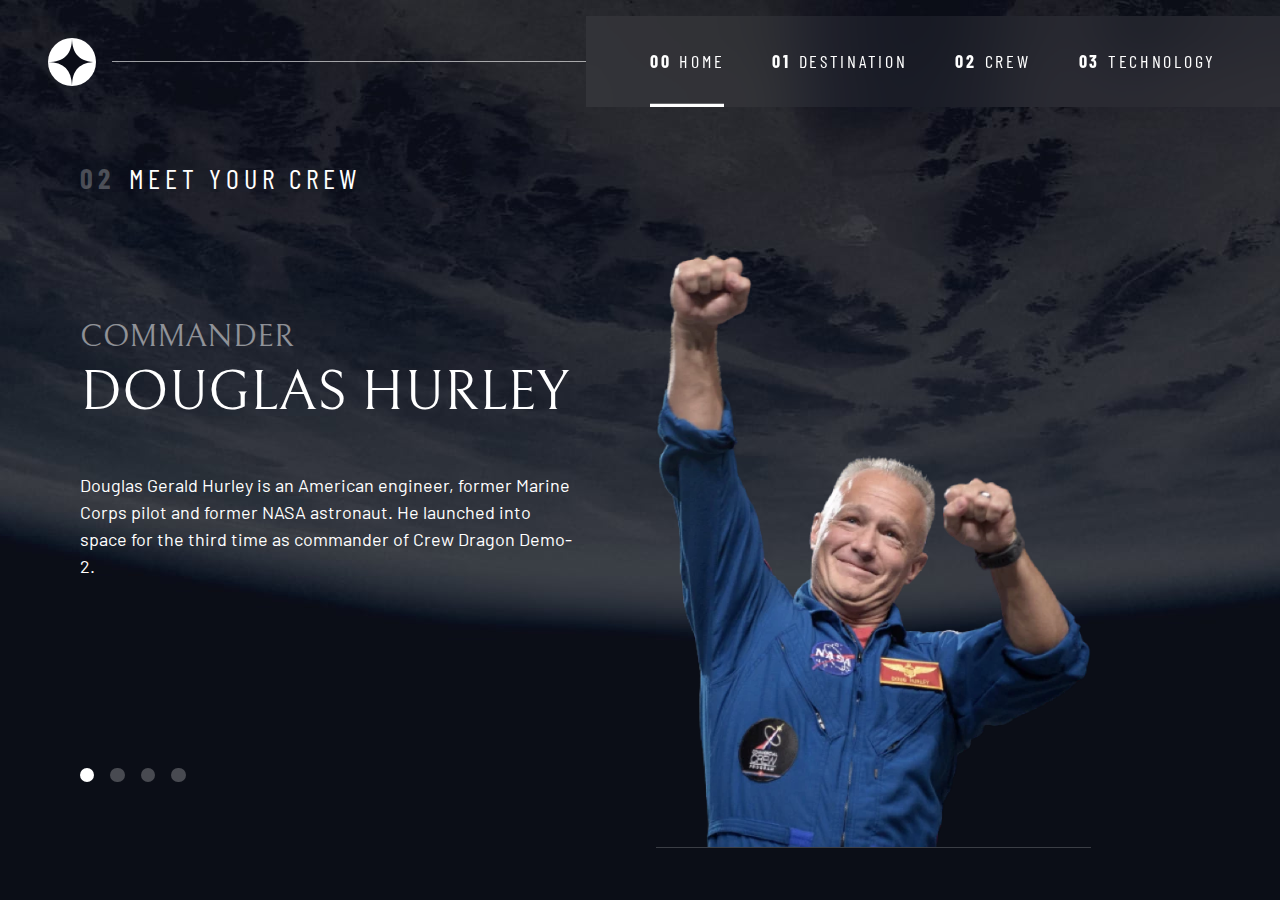
==== crew.html @ d6b21b91 "completete navigation destination and crew pages" ====
<!DOCTYPE html>
<html lang="en">
  <head>
    <meta charset="UTF-8" />
    <meta http-equiv="X-UA-Compatible" content="IE=edge" />
    <meta name="viewport" content="width=device-width, initial-scale=1.0" />
    <link rel="stylesheet" href="./css/styles.css" />

    <!-- Google fonts -->
    <link rel="preconnect" href="https://fonts.googleapis.com" />
    <link rel="preconnect" href="https://fonts.gstatic.com" crossorigin />
    <link
      href="https://fonts.googleapis.com/css2?family=Barlow+Condensed:wght@400;700&family=Bellefair&family=Barlow:wght@400;700&display=swap"
      rel="stylesheet"
    />
    <!-- Custom Styling -->
    <link rel="stylesheet" href="./css/styles.css" />
    <title>Space Tourism Website</title>
  </head>
  <body class="crew">
    <a href="#crew" class="skip-to-content">Skip to Content</a>
    <header class="primary-header flex">
      <div>
        <img
          src="./assets/shared/logo.svg"
          alt="space tourism logo"
          class="logo"
        />
      </div>
      <button class="mobile-nav-toggle" aria-controls="primary-navigation">
        <span class="sr-only" aria-expanded="false">Menu</span>
      </button>
      <nav>
        <ul
          id="primary-navigation"
          class="primary-navigation hide-navigation underline-indicators flex"
          data-visible="false"
        >
          <li class="active">
            <a
              class="ff-sans-cond uppercase text-white letter-spacing-2"
              href="#"
              ><span aria-hidden="true">00</span>Home
            </a>
          </li>
          <li>
            <a
              class="ff-sans-cond uppercase text-white letter-spacing-2"
              href="#"
              ><span aria-hidden="true">01</span>Destination
            </a>
          </li>
          <li>
            <a
              class="ff-sans-cond uppercase text-white letter-spacing-2"
              href="#"
              ><span aria-hidden="true">02</span>Crew
            </a>
          </li>
          <li>
            <a
              class="ff-sans-cond uppercase text-white letter-spacing-2"
              href="#"
              ><span aria-hidden="true">03</span>Technology
            </a>
          </li>
        </ul>
      </nav>
    </header>

    <main id="crew" class="grid-container grid-container--crew flow">
      <h1 class="numbered-title">
        <span aria-hidden="true">02</span>Meet your crew
      </h1>
      <picture>
        <source
          srcset="./assets/crew/image-douglas-hurley.webp"
          type="image/webp"
        />
        <img src="./assets/crew/image-douglas-hurley.png" alt="The Moon" />
      </picture>
      <div class="dot-indicators flex">
        <button aria-selected="true" class="active">
          <span class="sr-only">The commander</span>
        </button>
        <button aria-selected="false" class="bg-accent">
          <span class="sr-only">The mission specialist</span>
        </button>
        <button aria-selected="false">
          <span class="sr-only">The pilot</span>
        </button>
        <button aria-selected="false">
          <span class="sr-only">The crew engineer</span>
        </button>
      </div>
      <article class="crew-info flow">
        <header class="flow flow--space-small">
          <h2 class="fs-600 ff-serif uppercase">Commander</h2>
          <p class="fs-700 ff-serif uppercase">Douglas Hurley</p>
        </header>
        <p>
          Douglas Gerald Hurley is an American engineer, former Marine Corps
          pilot and former NASA astronaut. He launched into space for the third
          time as commander of Crew Dragon Demo-2.
        </p>
      </article>
    </main>
    <script src="index.js"></script>
  </body>
</html>
---- css/styles.css ----
/* ------------------- */
/* Custom Properties   */
/* ------------------- */

:root {
  /* colors */
  --clr-dark: 230, 35%, 7%;
  --clr-accent: 231, 77%, 90%;
  --clr-white: 0, 0%, 100%;

  /* font-sizes*/
  --fs-900: clamp(5rem, 8vw + 1rem, 9.375rem);
  --fs-800: 3.5rem;
  --fs-700: 1.5rem;
  --fs-600: 1rem;
  --fs-500: 1rem;
  --fs-400: 0.9375rem;
  --fs-300: 1rem;
  --fs-200: 0.875rem;

  /* font-families */
  --ff-serif: "Bellefair", serif;
  --ff-sans-cond: "Barlow Condensed", sans-serif;
  --ff-sans-normal: "Barlow", sans-serif;
}

@media (min-width: 35em) {
  :root {
    /* font-sizes */
    --fs-800: 5rem;
    --fs-700: 2.5rem;
    --fs-600: 1.5rem;
    --fs-500: 1.25rem;
    --fs-400: 1rem;
  }
}

@media (min-width: 45em) {
  :root {
    /* font-sizes */
    --fs-800: 6.25rem;
    --fs-700: 3.5rem;
    --fs-600: 2rem;
    --fs-500: 1.75rem;
    --fs-400: 1.125rem;
  }
}
/* ------------------- */
/* Reset               */
/* ------------------- */

/* Box sizing */

*,
*::before,
*::after {
  box-sizing: border-box;
}

/* Reset margins */

body,
h1,
h2,
h3,
h4,
h5,
p,
figure,
picture {
  margin: 0;
}

h1,
h2,
h3,
h4,
h5,
h6,
p {
  font-weight: 400;
}

/*  set up the body */
body {
  font-family: var(--ff-sans-normal);
  font-size: var(--fs-400);
  background-color: hsl(var(--clr-dark));
  color: hsl(var(--clr-white));
  line-height: 1.5;
  min-height: 100vh;

  display: grid;
  grid-template-rows: min-content 1fr;

  overflow-x: hidden;
}

/* make images easier to work with */
img,
picture {
  max-width: 100%;
  display: block;
}

/* make form elements easire to work with */
input,
button,
textarea,
select {
  font: inherit;
}

/* remove animations for people who've turned them off */
@media (prefers-reduced-motion: reduce) {
  *,
  *::before,
  *::after {
    animation-duration: 0.01ms !important;
    animation-iteration-count: 1 !important;
    transition-duration: 0.01ms !important;
    scroll-behavior: auto !important;
  }
}

/* ------------------- */
/* Utility classes     */
/* ------------------- */

.flex {
  display: flex;
  gap: var(--gap, 1rem);
}

.flow > *:not(:first-child) {
  margin-top: var(--flow-space, 1rem);
  /* outline: 1px solid red; */
}
.flow--space-small {
  --flow-space: 0.5rem;
}

.grid {
  display: grid;
  gap: var(--gap, 1rem);
}

.d-block {
  display: block;
}

/* Kevin's updated version of a container */
.container {
  padding-inline: 2em;
  margin-inline: auto;
  max-width: 80rem;
}

/* 
my version of a container utility class
.container {
  width: 90%;
  max-width: 1400px;
  margin: 0 auto;
} */

/* 

Screen reader only 
Give extra content for elements that would make since
to a person with vision
example: a button with no text
*/
.sr-only {
  position: absolute;
  width: 1px;
  height: 1px;
  padding: 0;
  margin: -1px;
  overflow: hidden;
  clip: rect(0, 0, 0, 0);
  white-space: nowrap; /* added line */
  border: 0;
}

/* colors */

.bg-dark {
  background-color: hsl(var(--clr-dark));
}

.bg-accent {
  background-color: hsl(var(--clr-accent));
}

.bg-white {
  background-color: hsl(var(--clr-white));
}

.text-dark {
  color: hsl(var(--clr-dark));
}

.text-accent {
  color: hsl(var(--clr-accent));
}

.text-white {
  color: hsl(var(--clr-white));
}

/* typography */

.ff-serif {
  font-family: var(--ff-serif);
}
.ff-sans-cond {
  font-family: var(--ff-sans-cond);
}
.ff-sans-normal {
  font-family: var(--ff-sans-normal);
}

.letter-spacing-1 {
  letter-spacing: 4.75px;
}
.letter-spacing-2 {
  letter-spacing: 2.7px;
}
.letter-spacing-3 {
  letter-spacing: 2.35px;
}

.uppercase {
  text-transform: uppercase;
}

.text-center {
  text-align: center;
}

.fs-900 {
  font-size: var(--fs-900);
}
.fs-800 {
  font-size: var(--fs-800);
}
.fs-700 {
  font-size: var(--fs-700);
}
.fs-600 {
  font-size: var(--fs-600);
}
.fs-500 {
  font-size: var(--fs-500);
}
.fs-400 {
  font-size: var(--fs-400);
}
.fs-300 {
  font-size: var(--fs-300);
}
.fs-200 {
  font-size: var(--fs-200);
}

.fs-900,
.fs-800,
.fs-700,
.fs-600 {
  line-height: 1.1;
}

.numbered-title {
  font-family: var(--ff-sans-cond);
  font-size: var(--fs-500);
  text-transform: uppercase;
  letter-spacing: 4.75px;
}

.numbered-title span {
  margin-right: 0.5em;
  font-weight: 700;
  color: hsl(var(--clr-white), 0.25);
}

.hide,
.hidden {
  display: none;
}

/* ------------------- */
/* Components          */
/* ------------------- */

/* 
my version of styling the link visually into a button
.large-button {
  --length: 251px;

  display: flex;
  justify-content: center;
  align-items: center;
  padding: 1rem;
  border-radius: 50%;
  width: var(--length);
  height: var(--length);
  text-decoration: none;
} */

.skip-to-content {
  position: absolute;
  text-decoration: none;
  background: hsl(var(--clr-white));
  color: hsl(var(--clr-dark));
  padding: 0.5em 1em;
  transform: translateY(-100%);
  transition: transform 250ms ease-in-out;
}

.skip-to-content:focus {
  transform: translateY(0);
}

.column {
  flex-direction: column;
  align-items: center;
  justify-content: center;
}

.centered {
  display: flex;
  align-items: center;
  justify-content: center;
}

.large-button {
  font-size: 2rem;
  position: relative;
  display: inline-grid;
  place-items: center;
  padding: 0 2em;
  border-radius: 50%;
  aspect-ratio: 1; /* short hand for  1 / 1  width for width / height*/
  text-decoration: none;
  /* box-shadow: 0px 0px 0px 0px hsl(var(--clr-white), 0.2); */
  /* transition: all 200ms ease-in-out; */
}

.large-button::after {
  content: "";
  position: absolute;
  z-index: -1;
  width: 100%;
  height: 100%;
  border-radius: 50%;
  box-shadow: 0px 0px 0px 14px hsl(var(--clr-white), 0.2);
  opacity: 0;
  transition: all 200ms ease-in-out;
}
.large-button:hover::after,
.large-button:focus::after {
  box-shadow: 0px 0px 2px 34px hsl(var(--clr-white), 0.2);
  opacity: 1;
}

/* primary-header */

.primary-header {
  align-items: center;
  justify-content: space-between;
}

.logo {
  margin: 1.5rem clamp(1.5rem, 5vw, 3rem);
}

.primary-navigation {
  --gap: clamp(1.5rem, 5vw, 3rem);
  --underline-gap: 2rem;
  background-color: hsl(var(--clr-dark), 0.65);
  list-style: none;
  margin: 0;
  padding: 0;
}

.mobile-nav-toggle {
  display: none;
}

.primary-navigation a {
  text-decoration: none;
}

.primary-navigation a > span {
  font-weight: 700;
  margin-right: 0.5rem;
}

@supports (backdrop-filter: blur(2rem)) {
  .primary-navigation {
    background-color: hsl(var(--clr-white), 0.05);
    backdrop-filter: blur(2rem);
  }
}

@media (max-width: 35rem) {
  .primary-navigation {
    --underline-gap: 0.5rem;
    position: fixed;
    z-index: 1000;
    inset: 0 0 0 30%;
    list-style: none;
    margin: 0;
    padding: min(20rem, 15vh) 2rem;
    flex-direction: column;
    transform: translateX(100%);
    transition: all 250ms ease-in;
  }

  .primary-navigation[data-visible="true"] {
    transform: translateX(0%);
  }

  .mobile-nav-toggle {
    display: block;
    position: absolute;
    z-index: 2000;
    right: 1rem;
    top: 2rem;
    background-color: transparent;
    background-image: url(../assets/shared/icon-hamburger.svg);
    background-repeat: no-repeat;
    width: 1.5rem;
    aspect-ratio: 1;
    border: 0;
  }

  .mobile-nav-toggle[aria-expanded="true"] {
    background-image: url(../assets/shared/icon-close.svg);
  }

  .mobile-nav-toggle:focus-visible {
    outline: 5px solid white;
    outline-offset: 5px;
  }

  .primary-navigation.underline-indicators > .active,
  .primary-navigation.underline-indicators > [aria-selected="true"] {
    color: hsl(var(--clr-white), 1);
    box-shadow: 0px 0px 0px 0px hsl(var(--clr-white)) inset;
  }

  .primary-navigation.underline-indicators > *:hover,
  .primary-navigation.underline-indicators > *:focus {
    box-shadow: 0px 0px 0px 0px hsl(var(--clr-white), 0.5) inset;
  }
}

@media (min-width: 45em) {
  .primary-navigation {
    padding-inline: clamp(2.6rem, 5vw, 7rem);
  }
}

@media (min-width: 35em) and (max-width: 44.999em) {
  .primary-navigation a > span {
    display: none;
  }
  .primary-navigation {
    padding-inline: 3rem;
  }
}

@media (min-width: 45em) {
  .primary-header::after {
    content: "";
    display: block;
    position: relative;
    height: 1px;
    width: 100%;
    margin-right: -40px;
    background: hsl(var(--clr-white), 0.6);
  }
  .primary-header nav {
    order: 2;
  }
  .primary-navigation {
    margin-block: 1rem;
  }
}

.underline-indicators > * {
  cursor: pointer;
  padding: var(--underline-gap, 1rem) 0;
  border: 0;
  background-color: transparent;
}

.underline-indicators > .active,
.underline-indicators > [aria-selected="true"] {
  color: hsl(var(--clr-white), 1);
  box-shadow: 0px -0.2rem 0px 0px hsl(var(--clr-white)) inset;
}

.underline-indicators > *:hover,
.underline-indicators > *:focus {
  box-shadow: 0px -0.2rem 0px 0px hsl(var(--clr-white), 0.5) inset;
}

.tab-list {
  --gap: 2rem;
}

.dot-indicators > * {
  cursor: pointer;
  aspect-ratio: 1;
  border-radius: 50%;
  border: none;
  padding: 0.4em;
  background-color: hsl(var(--clr-white), 0.25);
}

.dot-indicators > *:hover,
.dot-indicators > *:focus {
  background-color: hsl(var(--clr-white), 0.5);
}

.dot-indicators > [aria-selected="true"] {
  background-color: hsl(var(--clr-white), 1);
}

.number-indicators > * {
  --length: 3em;
  aspect-ratio: 1;
  width: var(--length);
  height: var(--length);
  background-color: var(--clr-dark);
  color: var(--clr-white);
  border-radius: 50%;
  border: 1px solid hsl(var(--clr-white), 0.25);
}

.number-indicators > *:hover,
.number-indicators > *:focus {
  border-color: hsl(var(--clr-white), 1);
}

.number-indicators > [aria-selected="true"] {
  background-color: hsl(var(--clr-white), 1);
  color: hsl(var(--clr-dark));
}

/* ------------------------- */
/* Page specific background  */
/* ------------------------- */

body {
  background-size: cover;
  background-position: bottom center;
}

/* Home */
.home {
  background-image: url(../assets/home/background-home-mobile.jpg);
}

@media (min-width: 35em) {
  .home {
    background-position: center center;
    background-image: url(../assets/home/background-home-tablet.jpg);
  }
}
@media (min-width: 45em) {
  .home {
    background-image: url(../assets/home/background-home-desktop.jpg);
  }
}

/* Destination */
.destination {
  background-image: url(../assets/destination/background-destination-mobile.jpg);
}
@media (min-width: 35em) {
  .destination {
    background-position: center center;
    background-image: url(../assets/destination/background-destination-tablet.jpg);
  }
}
@media (min-width: 45em) {
  .destination {
    background-image: url(../assets/destination/background-destination-desktop.jpg);
  }
}

/* Crew */
.crew {
  background-image: url(../assets/crew/background-crew-mobile.jpg);
}
@media (min-width: 35em) {
  .crew {
    background-position: center center;
    background-image: url(../assets/crew/background-crew-tablet.jpg);
  }
}
@media (min-width: 45em) {
  .crew {
    background-image: url(../assets/crew/background-crew-desktop.jpg);
  }
}

/* --------- */
/* Layout    */
/* --------- */

.grid-container {
  display: grid;
  text-align: center;
  place-items: center;
  padding-inline: 1rem;
  padding-bottom: 3rem;
}

.grid-container p:not([class]) {
  max-width: 50ch;
}

.numbered-title {
  grid-area: title;
}

/* destination  */

.grid-container--destination {
  --flow-space: 2rem;
  grid-template-areas:
    "title"
    "image"
    "tabs"
    "content";
}

.grid-container--destination > picture {
  grid-area: image;
  max-width: 60%;
}

.grid-container--destination > .tab-list {
  grid-area: tabs;
}

.grid-container--destination > .destination-info {
  grid-area: content;
}

.destination-meta {
  flex-direction: column;
  border-top: 1px solid hsl(var(--clr-white), 0.2);
  margin-top: 2.5rem;
  padding-top: 2.5rem;
}

.destination-meta p {
  font-size: 1.75rem;
}

/* Crew */

.grid-container--crew {
  --flow-space: 3rem;
  grid-template-areas:
    "title"
    "image"
    "dots"
    "content";
}

.grid-container--crew > picture {
  grid-area: image;
  max-width: 80%;
  border-bottom: 1px solid hsl(var(--clr-white), 0.2);
}

.grid-container--crew > .dot-indicators {
  grid-area: dots;
}

.grid-container--crew > .crew-info {
  grid-area: content;
}

.crew-info h2 {
  opacity: 0.5;
}

@media (min-width: 35em) and (max-width: 44.999em) {
  .grid-container--crew {
    grid-template-areas:
      "title"
      "content"
      "dots"
      "image";
  }
}

@media (min-width: 35em) {
  .numbered-title {
    justify-self: start;
    margin-top: 2rem;
  }

  .destination-meta {
    --gap: 7rem;
    flex-direction: row;
    justify-content: center;
  }
}

@media (min-width: 45em) {
  .grid-container {
    grid-template-columns:
      minmax(2rem, 1fr)
      repeat(2, minmax(0, 40rem))
      minmax(2rem, 1fr);
    column-gap: var(--container-gap, 2rem);
    text-align: left;
  }
  .grid-container--home > *:first-child {
    grid-column: 2;
    /* outline: 1px solid red; */
  }

  .grid-container--home > *:last-child {
    grid-column: 3;
    /* outline: 1px solid yellow; */
  }

  .grid-container--home {
    padding-bottom: max(6rem, 20vh);
    align-items: end;
  }

  .grid-container--destination {
    justify-items: start;
    grid-template-areas:
      ". title title ."
      ". image tabs ."
      ". image content .";
  }

  .destination-meta {
    --gap: min(6vw, 6rem);
    justify-content: flex-start;
  }

  .grid-container--destination > picture {
    max-width: 90%;
  }

  .grid-container--crew {
    justify-items: start;
    grid-template-areas:
      ". title title ."
      ". content image ."
      ". dots image .";
  }
}
---- css/styles.css ----
/* ------------------- */
/* Custom Properties   */
/* ------------------- */

:root {
  /* colors */
  --clr-dark: 230, 35%, 7%;
  --clr-accent: 231, 77%, 90%;
  --clr-white: 0, 0%, 100%;

  /* font-sizes*/
  --fs-900: clamp(5rem, 8vw + 1rem, 9.375rem);
  --fs-800: 3.5rem;
  --fs-700: 1.5rem;
  --fs-600: 1rem;
  --fs-500: 1rem;
  --fs-400: 0.9375rem;
  --fs-300: 1rem;
  --fs-200: 0.875rem;

  /* font-families */
  --ff-serif: "Bellefair", serif;
  --ff-sans-cond: "Barlow Condensed", sans-serif;
  --ff-sans-normal: "Barlow", sans-serif;
}

@media (min-width: 35em) {
  :root {
    /* font-sizes */
    --fs-800: 5rem;
    --fs-700: 2.5rem;
    --fs-600: 1.5rem;
    --fs-500: 1.25rem;
    --fs-400: 1rem;
  }
}

@media (min-width: 45em) {
  :root {
    /* font-sizes */
    --fs-800: 6.25rem;
    --fs-700: 3.5rem;
    --fs-600: 2rem;
    --fs-500: 1.75rem;
    --fs-400: 1.125rem;
  }
}
/* ------------------- */
/* Reset               */
/* ------------------- */

/* Box sizing */

*,
*::before,
*::after {
  box-sizing: border-box;
}

/* Reset margins */

body,
h1,
h2,
h3,
h4,
h5,
p,
figure,
picture {
  margin: 0;
}

h1,
h2,
h3,
h4,
h5,
h6,
p {
  font-weight: 400;
}

/*  set up the body */
body {
  font-family: var(--ff-sans-normal);
  font-size: var(--fs-400);
  background-color: hsl(var(--clr-dark));
  color: hsl(var(--clr-white));
  line-height: 1.5;
  min-height: 100vh;

  display: grid;
  grid-template-rows: min-content 1fr;

  overflow-x: hidden;
}

/* make images easier to work with */
img,
picture {
  max-width: 100%;
  display: block;
}

/* make form elements easire to work with */
input,
button,
textarea,
select {
  font: inherit;
}

/* remove animations for people who've turned them off */
@media (prefers-reduced-motion: reduce) {
  *,
  *::before,
  *::after {
    animation-duration: 0.01ms !important;
    animation-iteration-count: 1 !important;
    transition-duration: 0.01ms !important;
    scroll-behavior: auto !important;
  }
}

/* ------------------- */
/* Utility classes     */
/* ------------------- */

.flex {
  display: flex;
  gap: var(--gap, 1rem);
}

.flow > *:not(:first-child) {
  margin-top: var(--flow-space, 1rem);
  /* outline: 1px solid red; */
}
.flow--space-small {
  --flow-space: 0.5rem;
}

.grid {
  display: grid;
  gap: var(--gap, 1rem);
}

.d-block {
  display: block;
}

/* Kevin's updated version of a container */
.container {
  padding-inline: 2em;
  margin-inline: auto;
  max-width: 80rem;
}

/* 
my version of a container utility class
.container {
  width: 90%;
  max-width: 1400px;
  margin: 0 auto;
} */

/* 

Screen reader only 
Give extra content for elements that would make since
to a person with vision
example: a button with no text
*/
.sr-only {
  position: absolute;
  width: 1px;
  height: 1px;
  padding: 0;
  margin: -1px;
  overflow: hidden;
  clip: rect(0, 0, 0, 0);
  white-space: nowrap; /* added line */
  border: 0;
}

/* colors */

.bg-dark {
  background-color: hsl(var(--clr-dark));
}

.bg-accent {
  background-color: hsl(var(--clr-accent));
}

.bg-white {
  background-color: hsl(var(--clr-white));
}

.text-dark {
  color: hsl(var(--clr-dark));
}

.text-accent {
  color: hsl(var(--clr-accent));
}

.text-white {
  color: hsl(var(--clr-white));
}

/* typography */

.ff-serif {
  font-family: var(--ff-serif);
}
.ff-sans-cond {
  font-family: var(--ff-sans-cond);
}
.ff-sans-normal {
  font-family: var(--ff-sans-normal);
}

.letter-spacing-1 {
  letter-spacing: 4.75px;
}
.letter-spacing-2 {
  letter-spacing: 2.7px;
}
.letter-spacing-3 {
  letter-spacing: 2.35px;
}

.uppercase {
  text-transform: uppercase;
}

.text-center {
  text-align: center;
}

.fs-900 {
  font-size: var(--fs-900);
}
.fs-800 {
  font-size: var(--fs-800);
}
.fs-700 {
  font-size: var(--fs-700);
}
.fs-600 {
  font-size: var(--fs-600);
}
.fs-500 {
  font-size: var(--fs-500);
}
.fs-400 {
  font-size: var(--fs-400);
}
.fs-300 {
  font-size: var(--fs-300);
}
.fs-200 {
  font-size: var(--fs-200);
}

.fs-900,
.fs-800,
.fs-700,
.fs-600 {
  line-height: 1.1;
}

.numbered-title {
  font-family: var(--ff-sans-cond);
  font-size: var(--fs-500);
  text-transform: uppercase;
  letter-spacing: 4.75px;
}

.numbered-title span {
  margin-right: 0.5em;
  font-weight: 700;
  color: hsl(var(--clr-white), 0.25);
}

.hide,
.hidden {
  display: none;
}

/* ------------------- */
/* Components          */
/* ------------------- */

/* 
my version of styling the link visually into a button
.large-button {
  --length: 251px;

  display: flex;
  justify-content: center;
  align-items: center;
  padding: 1rem;
  border-radius: 50%;
  width: var(--length);
  height: var(--length);
  text-decoration: none;
} */

.skip-to-content {
  position: absolute;
  text-decoration: none;
  background: hsl(var(--clr-white));
  color: hsl(var(--clr-dark));
  padding: 0.5em 1em;
  transform: translateY(-100%);
  transition: transform 250ms ease-in-out;
}

.skip-to-content:focus {
  transform: translateY(0);
}

.column {
  flex-direction: column;
  align-items: center;
  justify-content: center;
}

.centered {
  display: flex;
  align-items: center;
  justify-content: center;
}

.large-button {
  font-size: 2rem;
  position: relative;
  display: inline-grid;
  place-items: center;
  padding: 0 2em;
  border-radius: 50%;
  aspect-ratio: 1; /* short hand for  1 / 1  width for width / height*/
  text-decoration: none;
  /* box-shadow: 0px 0px 0px 0px hsl(var(--clr-white), 0.2); */
  /* transition: all 200ms ease-in-out; */
}

.large-button::after {
  content: "";
  position: absolute;
  z-index: -1;
  width: 100%;
  height: 100%;
  border-radius: 50%;
  box-shadow: 0px 0px 0px 14px hsl(var(--clr-white), 0.2);
  opacity: 0;
  transition: all 200ms ease-in-out;
}
.large-button:hover::after,
.large-button:focus::after {
  box-shadow: 0px 0px 2px 34px hsl(var(--clr-white), 0.2);
  opacity: 1;
}

/* primary-header */

.primary-header {
  align-items: center;
  justify-content: space-between;
}

.logo {
  margin: 1.5rem clamp(1.5rem, 5vw, 3rem);
}

.primary-navigation {
  --gap: clamp(1.5rem, 5vw, 3rem);
  --underline-gap: 2rem;
  background-color: hsl(var(--clr-dark), 0.65);
  list-style: none;
  margin: 0;
  padding: 0;
}

.mobile-nav-toggle {
  display: none;
}

.primary-navigation a {
  text-decoration: none;
}

.primary-navigation a > span {
  font-weight: 700;
  margin-right: 0.5rem;
}

@supports (backdrop-filter: blur(2rem)) {
  .primary-navigation {
    background-color: hsl(var(--clr-white), 0.05);
    backdrop-filter: blur(2rem);
  }
}

@media (max-width: 35rem) {
  .primary-navigation {
    --underline-gap: 0.5rem;
    position: fixed;
    z-index: 1000;
    inset: 0 0 0 30%;
    list-style: none;
    margin: 0;
    padding: min(20rem, 15vh) 2rem;
    flex-direction: column;
    transform: translateX(100%);
    transition: all 250ms ease-in;
  }

  .primary-navigation[data-visible="true"] {
    transform: translateX(0%);
  }

  .mobile-nav-toggle {
    display: block;
    position: absolute;
    z-index: 2000;
    right: 1rem;
    top: 2rem;
    background-color: transparent;
    background-image: url(../assets/shared/icon-hamburger.svg);
    background-repeat: no-repeat;
    width: 1.5rem;
    aspect-ratio: 1;
    border: 0;
  }

  .mobile-nav-toggle[aria-expanded="true"] {
    background-image: url(../assets/shared/icon-close.svg);
  }

  .mobile-nav-toggle:focus-visible {
    outline: 5px solid white;
    outline-offset: 5px;
  }

  .primary-navigation.underline-indicators > .active,
  .primary-navigation.underline-indicators > [aria-selected="true"] {
    color: hsl(var(--clr-white), 1);
    box-shadow: 0px 0px 0px 0px hsl(var(--clr-white)) inset;
  }

  .primary-navigation.underline-indicators > *:hover,
  .primary-navigation.underline-indicators > *:focus {
    box-shadow: 0px 0px 0px 0px hsl(var(--clr-white), 0.5) inset;
  }
}

@media (min-width: 45em) {
  .primary-navigation {
    padding-inline: clamp(2.6rem, 5vw, 7rem);
  }
}

@media (min-width: 35em) and (max-width: 44.999em) {
  .primary-navigation a > span {
    display: none;
  }
  .primary-navigation {
    padding-inline: 3rem;
  }
}

@media (min-width: 45em) {
  .primary-header::after {
    content: "";
    display: block;
    position: relative;
    height: 1px;
    width: 100%;
    margin-right: -40px;
    background: hsl(var(--clr-white), 0.6);
  }
  .primary-header nav {
    order: 2;
  }
  .primary-navigation {
    margin-block: 1rem;
  }
}

.underline-indicators > * {
  cursor: pointer;
  padding: var(--underline-gap, 1rem) 0;
  border: 0;
  background-color: transparent;
}

.underline-indicators > .active,
.underline-indicators > [aria-selected="true"] {
  color: hsl(var(--clr-white), 1);
  box-shadow: 0px -0.2rem 0px 0px hsl(var(--clr-white)) inset;
}

.underline-indicators > *:hover,
.underline-indicators > *:focus {
  box-shadow: 0px -0.2rem 0px 0px hsl(var(--clr-white), 0.5) inset;
}

.tab-list {
  --gap: 2rem;
}

.dot-indicators > * {
  cursor: pointer;
  aspect-ratio: 1;
  border-radius: 50%;
  border: none;
  padding: 0.4em;
  background-color: hsl(var(--clr-white), 0.25);
}

.dot-indicators > *:hover,
.dot-indicators > *:focus {
  background-color: hsl(var(--clr-white), 0.5);
}

.dot-indicators > [aria-selected="true"] {
  background-color: hsl(var(--clr-white), 1);
}

.number-indicators > * {
  --length: 3em;
  aspect-ratio: 1;
  width: var(--length);
  height: var(--length);
  background-color: var(--clr-dark);
  color: var(--clr-white);
  border-radius: 50%;
  border: 1px solid hsl(var(--clr-white), 0.25);
}

.number-indicators > *:hover,
.number-indicators > *:focus {
  border-color: hsl(var(--clr-white), 1);
}

.number-indicators > [aria-selected="true"] {
  background-color: hsl(var(--clr-white), 1);
  color: hsl(var(--clr-dark));
}

/* ------------------------- */
/* Page specific background  */
/* ------------------------- */

body {
  background-size: cover;
  background-position: bottom center;
}

/* Home */
.home {
  background-image: url(../assets/home/background-home-mobile.jpg);
}

@media (min-width: 35em) {
  .home {
    background-position: center center;
    background-image: url(../assets/home/background-home-tablet.jpg);
  }
}
@media (min-width: 45em) {
  .home {
    background-image: url(../assets/home/background-home-desktop.jpg);
  }
}

/* Destination */
.destination {
  background-image: url(../assets/destination/background-destination-mobile.jpg);
}
@media (min-width: 35em) {
  .destination {
    background-position: center center;
    background-image: url(../assets/destination/background-destination-tablet.jpg);
  }
}
@media (min-width: 45em) {
  .destination {
    background-image: url(../assets/destination/background-destination-desktop.jpg);
  }
}

/* Crew */
.crew {
  background-image: url(../assets/crew/background-crew-mobile.jpg);
}
@media (min-width: 35em) {
  .crew {
    background-position: center center;
    background-image: url(../assets/crew/background-crew-tablet.jpg);
  }
}
@media (min-width: 45em) {
  .crew {
    background-image: url(../assets/crew/background-crew-desktop.jpg);
  }
}

/* --------- */
/* Layout    */
/* --------- */

.grid-container {
  display: grid;
  text-align: center;
  place-items: center;
  padding-inline: 1rem;
  padding-bottom: 3rem;
}

.grid-container p:not([class]) {
  max-width: 50ch;
}

.numbered-title {
  grid-area: title;
}

/* destination  */

.grid-container--destination {
  --flow-space: 2rem;
  grid-template-areas:
    "title"
    "image"
    "tabs"
    "content";
}

.grid-container--destination > picture {
  grid-area: image;
  max-width: 60%;
}

.grid-container--destination > .tab-list {
  grid-area: tabs;
}

.grid-container--destination > .destination-info {
  grid-area: content;
}

.destination-meta {
  flex-direction: column;
  border-top: 1px solid hsl(var(--clr-white), 0.2);
  margin-top: 2.5rem;
  padding-top: 2.5rem;
}

.destination-meta p {
  font-size: 1.75rem;
}

/* Crew */

.grid-container--crew {
  --flow-space: 3rem;
  grid-template-areas:
    "title"
    "image"
    "dots"
    "content";
}

.grid-container--crew > picture {
  grid-area: image;
  max-width: 80%;
  border-bottom: 1px solid hsl(var(--clr-white), 0.2);
}

.grid-container--crew > .dot-indicators {
  grid-area: dots;
}

.grid-container--crew > .crew-info {
  grid-area: content;
}

.crew-info h2 {
  opacity: 0.5;
}

@media (min-width: 35em) and (max-width: 44.999em) {
  .grid-container--crew {
    grid-template-areas:
      "title"
      "content"
      "dots"
      "image";
  }
}

@media (min-width: 35em) {
  .numbered-title {
    justify-self: start;
    margin-top: 2rem;
  }

  .destination-meta {
    --gap: 7rem;
    flex-direction: row;
    justify-content: center;
  }
}

@media (min-width: 45em) {
  .grid-container {
    grid-template-columns:
      minmax(2rem, 1fr)
      repeat(2, minmax(0, 40rem))
      minmax(2rem, 1fr);
    column-gap: var(--container-gap, 2rem);
    text-align: left;
  }
  .grid-container--home > *:first-child {
    grid-column: 2;
    /* outline: 1px solid red; */
  }

  .grid-container--home > *:last-child {
    grid-column: 3;
    /* outline: 1px solid yellow; */
  }

  .grid-container--home {
    padding-bottom: max(6rem, 20vh);
    align-items: end;
  }

  .grid-container--destination {
    justify-items: start;
    grid-template-areas:
      ". title title ."
      ". image tabs ."
      ". image content .";
  }

  .destination-meta {
    --gap: min(6vw, 6rem);
    justify-content: flex-start;
  }

  .grid-container--destination > picture {
    max-width: 90%;
  }

  .grid-container--crew {
    justify-items: start;
    grid-template-areas:
      ". title title ."
      ". content image ."
      ". dots image .";
  }
}
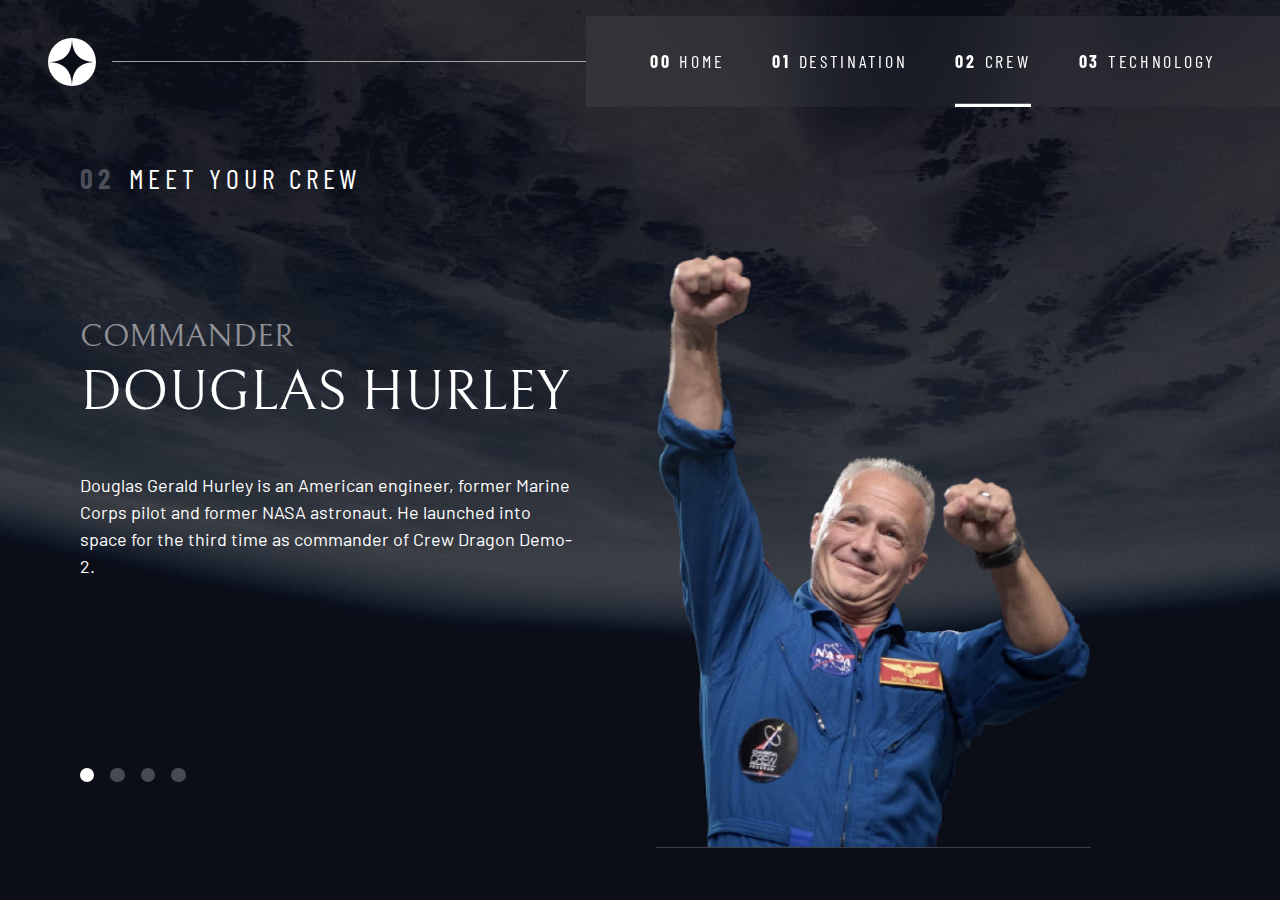
==== commit aab2c723: "add crew page" ====
--- a/crew.html
+++ b/crew.html
@@ -16,6 +16,7 @@
     <!-- Custom Styling -->
     <link rel="stylesheet" href="./css/styles.css" />
     <title>Space Tourism Website</title>
+    <script src="tabs.js" defer></script>
   </head>
   <body class="crew">
     <a href="#crew" class="skip-to-content">Skip to Content</a>
@@ -33,36 +34,36 @@
       <nav>
         <ul
           id="primary-navigation"
-          class="primary-navigation hide-navigation underline-indicators flex"
           data-visible="false"
+          class="primary-navigation underline-indicators flex"
         >
-          <li class="active">
+          <li>
             <a
               class="ff-sans-cond uppercase text-white letter-spacing-2"
-              href="#"
-              ><span aria-hidden="true">00</span>Home
-            </a>
+              href="index.html"
+              ><span aria-hidden="true">00</span>Home</a
+            >
           </li>
           <li>
             <a
               class="ff-sans-cond uppercase text-white letter-spacing-2"
-              href="#"
-              ><span aria-hidden="true">01</span>Destination
-            </a>
+              href="destination.html"
+              ><span aria-hidden="true">01</span>Destination</a
+            >
+          </li>
+          <li class="active">
+            <a
+              class="ff-sans-cond uppercase text-white letter-spacing-2"
+              href="crew.html"
+              ><span aria-hidden="true">02</span>Crew</a
+            >
           </li>
           <li>
             <a
               class="ff-sans-cond uppercase text-white letter-spacing-2"
-              href="#"
-              ><span aria-hidden="true">02</span>Crew
-            </a>
-          </li>
-          <li>
-            <a
-              class="ff-sans-cond uppercase text-white letter-spacing-2"
-              href="#"
-              ><span aria-hidden="true">03</span>Technology
-            </a>
+              href="technology.html"
+              ><span aria-hidden="true">03</span>Technology</a
+            >
           </li>
         </ul>
       </nav>
@@ -77,23 +78,54 @@
           srcset="./assets/crew/image-douglas-hurley.webp"
           type="image/webp"
         />
-        <img src="./assets/crew/image-douglas-hurley.png" alt="The Moon" />
+        <img
+          src="./assets/crew/image-douglas-hurley.png"
+          alt="Douglas Hurley"
+        />
       </picture>
-      <div class="dot-indicators flex">
-        <button aria-selected="true" class="active">
+      <picture class="hide">
+        <source
+          srcset="./assets/crew/image-mark-shuttleworth.webp"
+          type="image/webp"
+        />
+        <img
+          src="./assets/crew/image-mark-shuttleworth.png"
+          alt="Mark Shuttleworth"
+        />
+      </picture>
+      <picture class="hide">
+        <source
+          srcset="./assets/crew/image-victor-glover.webp"
+          type="image/webp"
+        />
+        <img src="./assets/crew/image-victor-glover.png" alt="Victor Glover" />
+      </picture>
+      <picture class="hide">
+        <source
+          srcset="./assets/crew/image-anousheh-ansari.webp"
+          type="image/webp"
+        />
+        <img
+          src="./assets/crew/image-anousheh-ansari.png"
+          alt="Anousheh Ansari"
+        />
+      </picture>
+      <div class="dot-indicators flex" role="tablist">
+        <button aria-selected="true" role="tab" tabindex="0">
           <span class="sr-only">The commander</span>
         </button>
-        <button aria-selected="false" class="bg-accent">
+        <button aria-selected="false" role="tab" tabindex="-1">
           <span class="sr-only">The mission specialist</span>
         </button>
-        <button aria-selected="false">
+        <button aria-selected="false" role="tab" tabindex="-1">
           <span class="sr-only">The pilot</span>
         </button>
-        <button aria-selected="false">
+        <button aria-selected="false" role="tab" tabindex="-1">
           <span class="sr-only">The crew engineer</span>
         </button>
       </div>
-      <article class="crew-info flow">
+      <!-- Commander -->
+      <article class="crew-info flow" role="tabpanel" tabindex="0">
         <header class="flow flow--space-small">
           <h2 class="fs-600 ff-serif uppercase">Commander</h2>
           <p class="fs-700 ff-serif uppercase">Douglas Hurley</p>
@@ -104,6 +136,44 @@
           time as commander of Crew Dragon Demo-2.
         </p>
       </article>
+      <!-- Mission Specialist -->
+      <article class="crew-info flow hide" role="tabpanel" tabindex="0">
+        <header class="flow flow--space-small">
+          <h2 class="fs-600 ff-serif uppercase">Mission Specialist</h2>
+          <p class="fs-700 ff-serif uppercase">Mark Shuttleworth</p>
+        </header>
+        <p>
+          Mark Richard Shuttleworth is the founder and CEO of Canonical, the
+          company behind the Linux-based Ubuntu operating system. Shuttleworth
+          became the first South African to travel to space as a space tourist.
+        </p>
+      </article>
+      <!-- Pilot -->
+      <article class="crew-info flow hide" role="tabpanel" tabindex="0">
+        <header class="flow flow--space-small">
+          <h2 class="fs-600 ff-serif uppercase">Pilot</h2>
+          <p class="fs-700 ff-serif uppercase">Victor Glover</p>
+        </header>
+        <p>
+          Pilot on the first operational flight of the SpaceX Crew Dragon to the
+          International Space Station. Glover is a commander in the U.S. Navy
+          where he pilots an F/A-18.He was a crew member of Expedition 64, and
+          served as a station systems flight engineer.
+        </p>
+      </article>
+      <!-- Flight Engineer -->
+      <article class="crew-info flow hide" role="tabpanel" tabindex="0">
+        <header class="flow flow--space-small">
+          <h2 class="fs-600 ff-serif uppercase">Flight Engineer</h2>
+          <p class="fs-700 ff-serif uppercase">Anousheh Ansari</p>
+        </header>
+        <p>
+          Anousheh Ansari is an Iranian American engineer and co-founder of
+          Prodea Systems. Ansari was the fourth self-funded space tourist, the
+          first self-funded woman to fly to the ISS, and the first Iranian in
+          space.
+        </p>
+      </article>
     </main>
     <script src="index.js"></script>
   </body>
